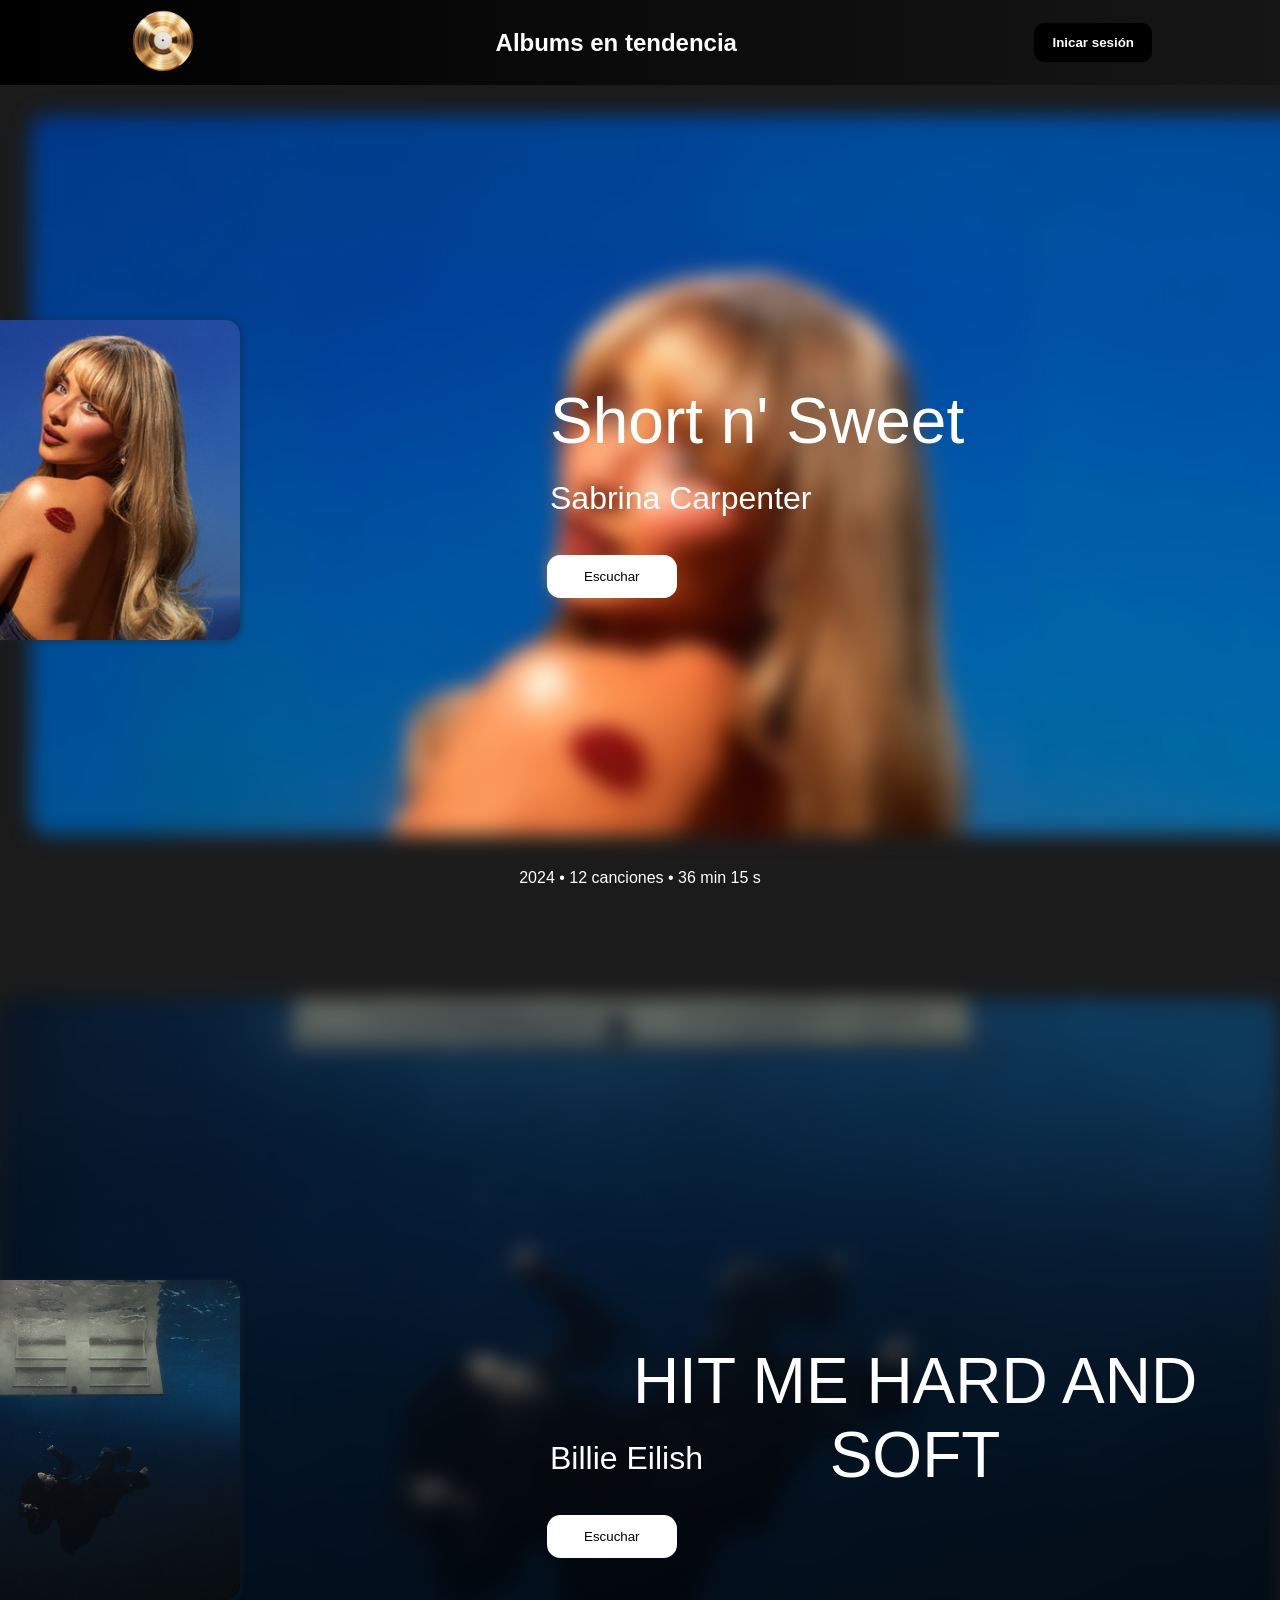
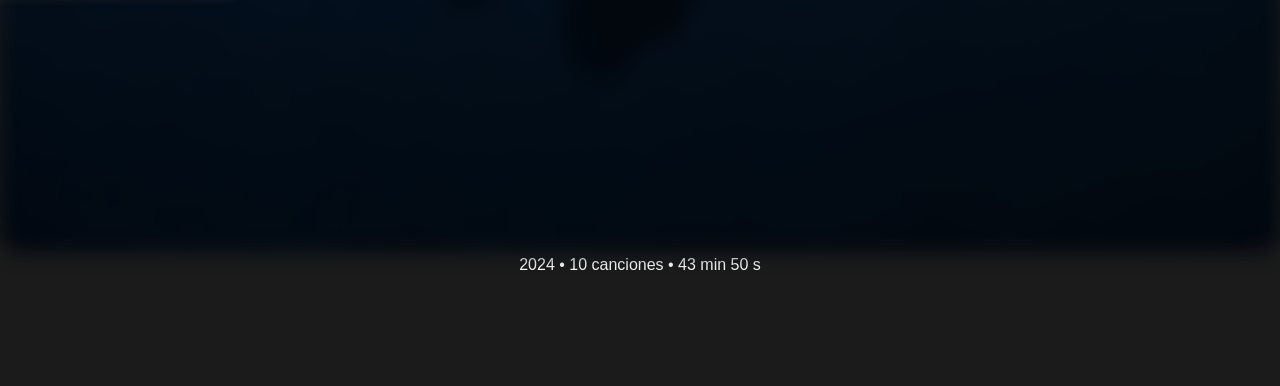
==== html/LOL.html @ 036e7fd7 "Se sube todo" ====
<!DOCTYPE html>
<html lang="en">

<head>
    <meta charset="UTF-8">
    <meta name="viewport" content="width=device-width, initial-scale=1.0">
    <link rel="stylesheet" href="/css/LOL.CSS">
    <title>El mejor álbum</title>
    <link rel="icon" href="/img/ddo.png">
</head>

<body>
    <header class="header">
        <div class="logo">
            <img src="/img/ddo.png" alt="">
        </div>
        <nav>
            <h1>Albums en tendencia</h1>
        </nav>
        <a href="#" class="btn">
            <button onclick="alert('Todavia estamos trabjando en ello');">
                Inicar sesión
            </button>
        </a>
    </header>
    <div class="principal">
        <img id="imagen" src="/img/Sabrina-Carpenter.jpg" alt="">
        <img id="imagen2" src="/img/34567.jpg" alt="">
        <h1 id="prh1">Short n' Sweet</h1>
        <h2>Sabrina Carpenter</h2>
        <a href="#" class="esc"><button onclick="alert('Todavia estamos trabjando en ello');">Escuchar</button></a>
    </div>
    <div class="lodemas">
        <p>2024 • 
            12 canciones • 
            36 min 15 s
        </p>
    </div>

    <div class="principal2">
        <img id="imagen" src="/img/Billie-Eilish.jpg" alt="">
        <img id="imagen21" src="/img/123.jpg" alt="">
        <h1 id="prh12">HIT ME HARD AND SOFT</h1>
        <h2 id="artista" >Billie Eilish</h2>
        <a href="#" class="esc2"><button onclick="alert('Todavia estamos trabjando en ello');">Escuchar</button></a>
    </div>
    <div class="lodemas">
        <p>2024 • 
            10 canciones • 
            43 min 50 s
        </p>
    </div>
</body>

</html>
---- css/LOL.CSS ----
*{
    box-sizing: border-box;
    margin: 0;
    padding: 0;
}


body {
    background-color: rgb(27, 27, 27);
    color: white;
    font-family: 'Segoe UI', Tahoma, Geneva, Verdana, sans-serif;
    text-align: center;
}

.principal{
    margin: 30px;
}

#imagen{
    width: 80em;
    margin: 0%;
    padding: 0%;
    filter: blur(10px);
    position: relative;
    border-radius: 20px;
}

#imagen2{
    width: 20em;
    position: absolute;
    top: 20em;
    right: 65em;
    border-radius: 15px;
    box-shadow: 1px 1px 5px 2px rgba(32,32,32,0.3);
}

#prh1{
    font-size: 4em;
    font-weight: 200;
    position: absolute;
    top: 6em;
    left: 550px;
}

h2 {
    font-size: 2em;
    font-weight: 300;
    position: absolute;
    top: 15em;
    left: 550px;
}

.titulo, h1{
    overflow: hidden;
    width: auto;
}

.principal .esc button {
    text-decoration: none;
    color: black;
    background-color: white;
    padding: 12px 35px;
    border-radius: 1em;
    border-color: transparent;
    margin: 22px;
    transition: 0.2s ease-in-out;
    position: absolute;
    top: 40em;
    left: 525px;
}

.principal .esc button:hover{
    background-color: rgb(0, 78, 161);
    box-shadow: 1px 1px 5px 5px rgba(32,32,32,0.3);
    color: white;
    transition: 0.2s ease-in-out;
    cursor: pointer;
}

.header{
    background: linear-gradient(to left, rgb(22, 22, 22), black);
    display: flex;
    justify-content: space-between;
    align-items: center;
    height: 85px;
    padding: 5px 10%;
    position: sticky;
}

.header .logo {
    cursor: pointer;
}

.header .logo img {
    height: 70px;
    width: auto;
    transition: all 0.3s;
}

.header .logo img:hover{
    transform: scale(1.2);
}

.header .btn button {
    font-weight: 700;
    color: white;
    padding: 12px 18px;
    background-color: black;
    border: none;
    border-radius: 10px;
    cursor: pointer;
    transition: all 0.3s ease 0s;
}

.header .btn button:hover {
    background-color: white;
    color: black;
    transform: scale(1.1);
}

.lodemas {
    margin-bottom: 7em;
}

#imagen21{
    width: 20em;
    position: absolute;
    top: 80em;
    right: 65em;
    border-radius: 15px;
    box-shadow: 1px 1px 5px 2px rgba(36, 36, 36, 0.3);
}

#prh12{
    font-size: 4em;
    font-weight: 200;
    position: absolute;
    top: 21em;
    left: 550px;
}

#artista {
    font-size: 2em;
    font-weight: 300;
    position: absolute;
    top: 45em;
    left: 550px;
}

.principal2 .esc2 button {
    text-decoration: none;
    color: black;
    background-color: white;
    padding: 12px 35px;
    border-radius: 1em;
    border-color: transparent;
    margin: 22px;
    transition: 0.2s ease-in-out;
    position: absolute;
    top: 112em;
    left: 525px;
}

.principal2 .esc2 button:hover{
    background-color: rgb(9, 43, 72);
    box-shadow: 1px 1px 5px 5px rgba(129, 129, 129, 0.3);
    color: white;
    transition: 0.2s ease-in-out;
    cursor: pointer;
}
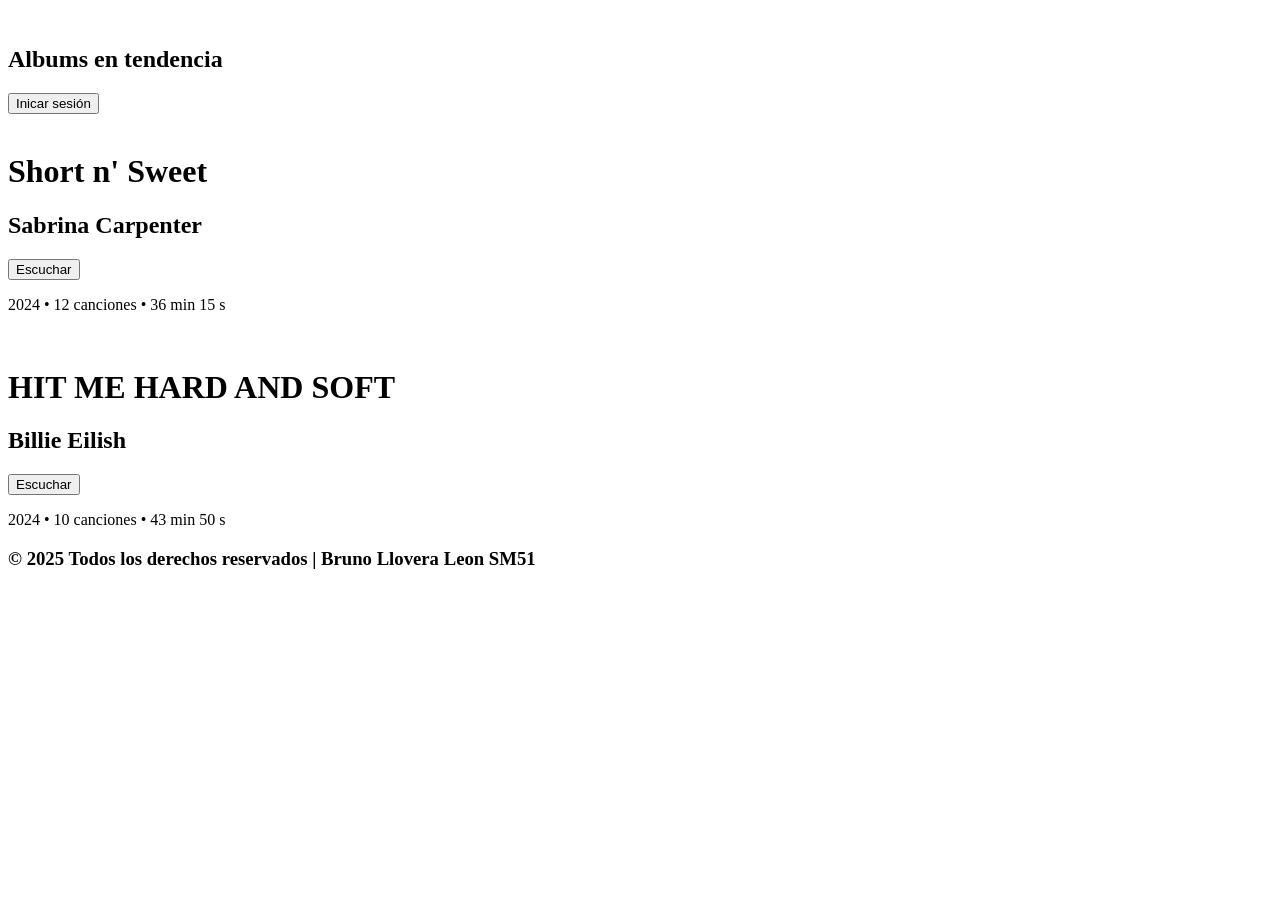
==== commit 492ae122: "Cambios generales" ====
--- a/html/LOL.html
+++ b/html/LOL.html
@@ -4,7 +4,7 @@
 <head>
     <meta charset="UTF-8">
     <meta name="viewport" content="width=device-width, initial-scale=1.0">
-    <link rel="stylesheet" href="/css/LOL.CSS">
+    <link rel="stylesheet" href="/ActDiagProfVillafaña/css/LOL.CSS">
     <title>El mejor álbum</title>
     <link rel="icon" href="/img/ddo.png">
 </head>
@@ -12,7 +12,7 @@
 <body>
     <header class="header">
         <div class="logo">
-            <img src="/img/ddo.png" alt="">
+            <img src="/ActDiagProfVillafaña/img/ddo.png" alt="">
         </div>
         <nav>
             <h1>Albums en tendencia</h1>
@@ -24,8 +24,8 @@
         </a>
     </header>
     <div class="principal">
-        <img id="imagen" src="/img/Sabrina-Carpenter.jpg" alt="">
-        <img id="imagen2" src="/img/34567.jpg" alt="">
+        <img id="imagen" src="/ActDiagProfVillafaña/img/Sabrina-Carpenter.jpg" alt="">
+        <img id="imagen2" src="/ActDiagProfVillafaña/img/34567.jpg" alt="">
         <h1 id="prh1">Short n' Sweet</h1>
         <h2>Sabrina Carpenter</h2>
         <a href="#" class="esc"><button onclick="alert('Todavia estamos trabjando en ello');">Escuchar</button></a>
@@ -38,8 +38,8 @@
     </div>
 
     <div class="principal2">
-        <img id="imagen" src="/img/Billie-Eilish.jpg" alt="">
-        <img id="imagen21" src="/img/123.jpg" alt="">
+        <img id="imagen" src="/ActDiagProfVillafaña/img/Billie-Eilish.jpg" alt="">
+        <img id="imagen21" src="/ActDiagProfVillafaña/img/123.jpg" alt="">
         <h1 id="prh12">HIT ME HARD AND SOFT</h1>
         <h2 id="artista" >Billie Eilish</h2>
         <a href="#" class="esc2"><button onclick="alert('Todavia estamos trabjando en ello');">Escuchar</button></a>
@@ -51,5 +51,8 @@
         </p>
     </div>
 </body>
+<footer id="pie">
+    <h3>© 2025 Todos los derechos reservados | Bruno Llovera Leon SM51</h3>
+</footer>
 
 </html>
